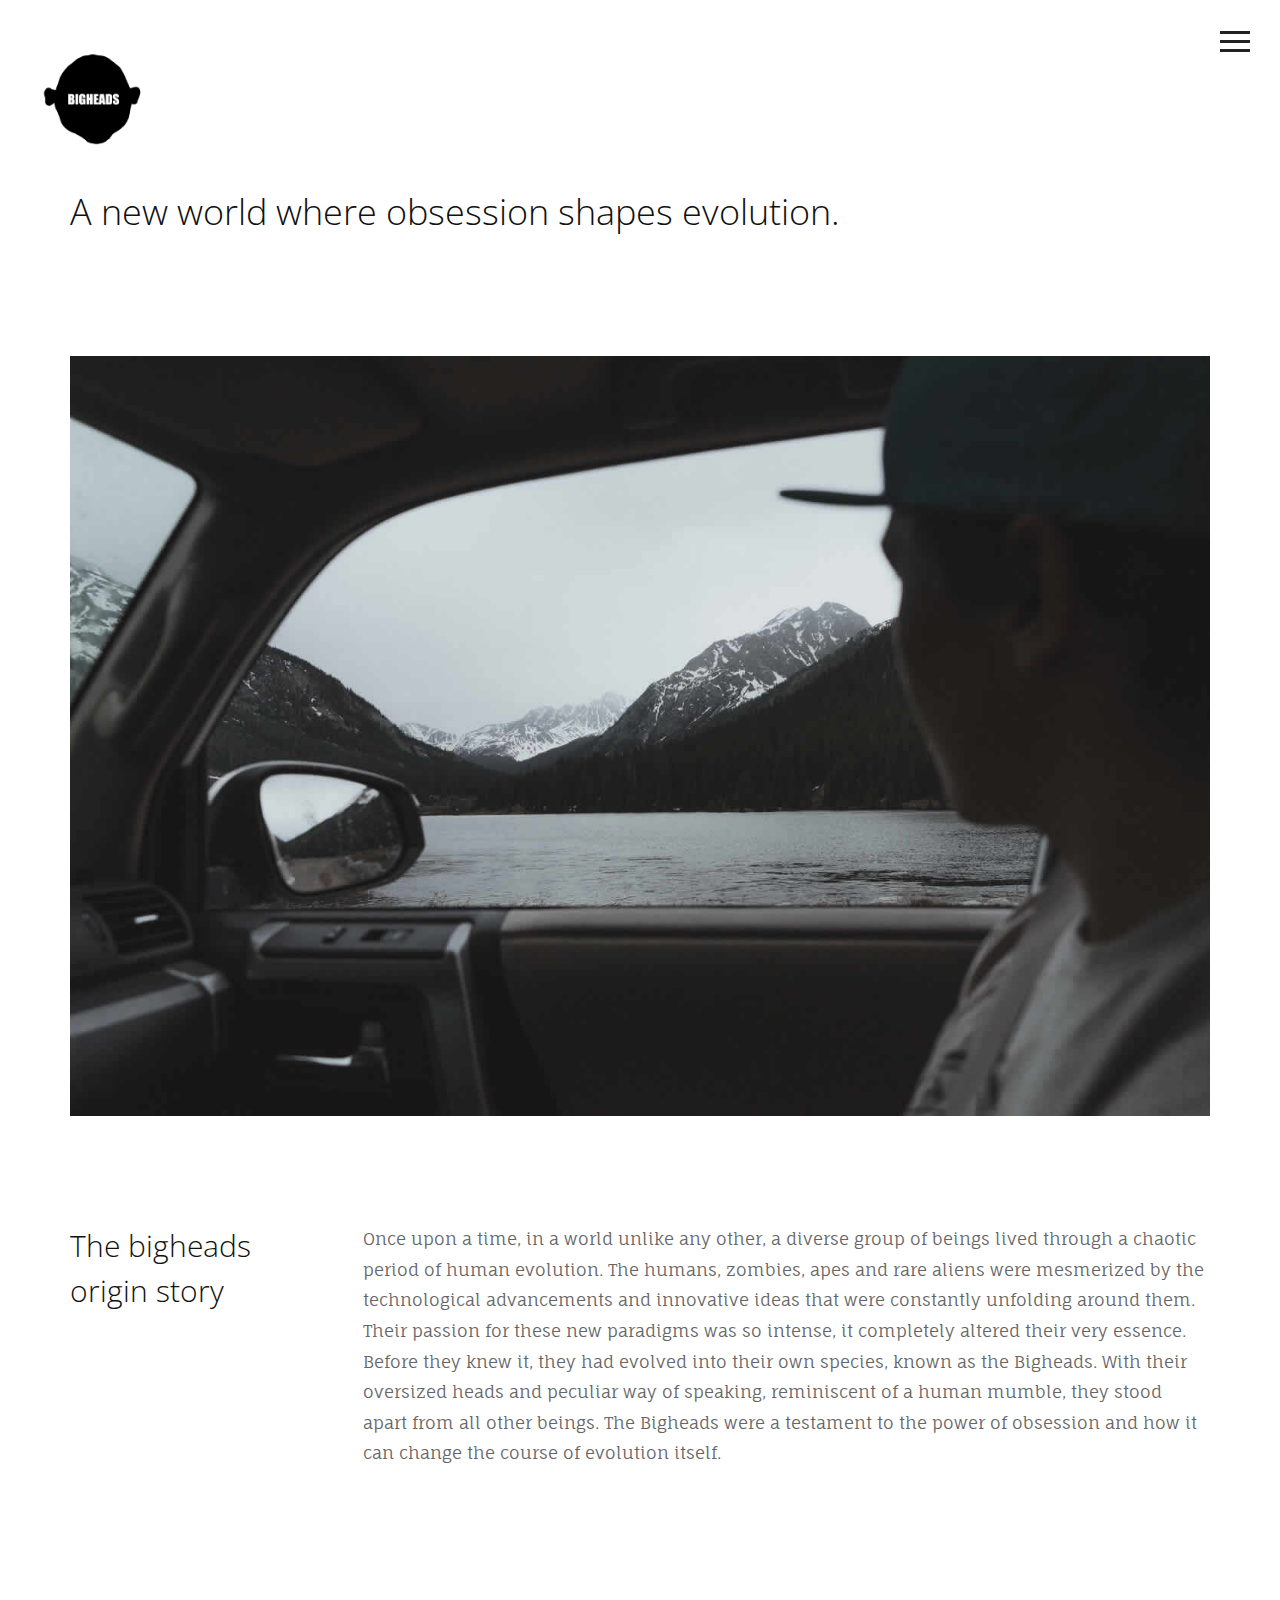
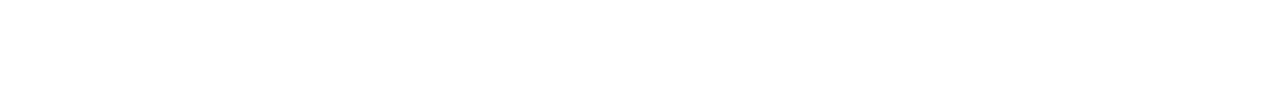
==== about.html @ 1c9bbca0 "second commit" ====
<!DOCTYPE html>
<html lang="en">
   <head>
      <meta charset="utf-8">
      <meta http-equiv="X-UA-Compatible" content="IE=edge">
      <meta name="viewport" content="width=device-width, initial-scale=1">
      <meta name="description" content="">
      <meta name="author" content="">
      <title>Bigheads</title>
      <!-- Css -->
      <link href="css/bootstrap.css" rel="stylesheet">
      <link href="css/style.css" rel="stylesheet">
   </head>
   <body>
      <nav class="navbar navbar-default color-fill navbar-fixed-top">
         <div class="col-md-12">
            <div class="nav">
               <button class="btn-nav">
               <span class="icon-bar top"></span>
               <span class="icon-bar middle"></span>
               <span class="icon-bar bottom"></span>
               </button>
            </div>
            <a class="navbar-brand" href="index.html">
            <img class="logo" src="img/logo.png" alt="logo">
            </a>
            <div class="nav-content hideNav hidden">
               <ul class="nav-list vcenter">
                  <li class="nav-item"><a class="item-anchor" href="index.html">Home</a></li>
                  <li class="nav-item"><a class="item-anchor" href="about.html">About</a></li>
                  <li class="nav-item"><a class="item-anchor" href="gallery.html">Gallery</a></li>
                  <li class="nav-item"><a class="item-anchor" href="traits.html">Traits</a></li>
                  <li class="nav-item"><a class="item-anchor" href="mural.html">Twonsquare Mural</a></li>
                  <li class="nav-item"><a class="item-anchor" href="plans.html">Future Plans</a></li>
               </ul>
            </div>
         </div>
      </nav>
      <section id="about">
         <div class="container">
            <div class="row">
               <div class="col-md-12">
                  <h1>
                     A new world where obsession shapes evolution.
                  </h1>
                  <br>
                  <img class="img-responsive margin-top-45" src="img/4.jpg" alt="me">
               </div>
            </div>
            <br>
            <div class="row margin-top-45">
               <div class="col-md-3">
                  <h2>The bigheads origin story</h2>
               </div>
               <div class="col-md-9">
                  <p>
                     Once upon a time, in a world unlike any other, a diverse group of beings lived through a chaotic period of human evolution. The humans, zombies, apes and rare aliens were mesmerized by the technological advancements and innovative ideas that were constantly unfolding around them. Their passion for these new paradigms was so intense, it completely altered their very essence. Before they knew it, they had evolved into their own species, known as the Bigheads. With their oversized heads and peculiar way of speaking, reminiscent of a human mumble, they stood apart from all other beings. The Bigheads were a testament to the power of obsession and how it can change the course of evolution itself.
                  </p>
                  <br>
               </div>
            </div>
         </div>
      </section>
      <!-- script -->
      <script src="js/jquery.js"></script>
      <script src="js/bootstrap.min.js"></script>
      <script src="js/modernizr.js"></script>
      <script src="js/script.js"></script>
   </body>
</html>
---- css/style.css ----
@import url(https://fonts.googleapis.com/css?family=Open+Sans:400,300);
@import 'https://fonts.googleapis.com/css?family=Fauna+One';

/*---------- Global Style ----------*/

body {
    color: #222;
    font-family: 'Fauna One', serif;
    font-size: 17px;
    line-height: 1.8!important;
}
html {
    overflow-x: hidden;
}
h1,
h2,
h3,
h4,
h5,
h6 {
    font-family: 'Open Sans', sans-serif;
    font-weight: 200;
    color: #111;
    line-height: 1.5em;
    margin-top: 0;
}
p {
    font-family: 'Fauna One', serif;
    font-weight: 300;
    margin-top: 1px;
}
p,
ul,
li {
    color: #666;
}
section {
    padding-top: 185px;
    padding-bottom: 185px;
}
.no-gutter {
    padding-right: 0;
    padding-left: 0;
}
a,
a:link {
    color: #666;
}
a:hover,
a:focus,
a:visited {
    color: #666;
    text-decoration: none;
}
.vcenter {
    position: relative;
    top: 50%;
    transform: translateY(-50%);
    -webkit-transform: translateY(-50%);
    -ms-transform: translateY(-50%);
}
.fill {
    height: 100vh;
}
.margin-top-05 {
    margin-top: 0.5em;
}
.margin-top-10 {
    margin-top: 1.0em;
}
.margin-top-15 {
    margin-top: 1.5em;
}
.margin-top-20 {
    margin-top: 2.0em;
}
.margin-top-25 {
    margin-top: 2.5em;
}
.margin-top-30 {
    margin-top: 3.0em;
}
.margin-top-35 {
    margin-top: 3.5em;
}
.margin-top-40 {
    margin-top: 4.0em;
}
.margin-top-45 {
    margin-top: 4.5em;
}

/*---------- Navbar ----------*/

.nav {
    position: relative;
    width: auto;
    display: inline-block;
    border: none;
    float: right;
    z-index: 99999;
}
.navbar-fixed-top {
    padding-top: 10px;
}
.navbar-brand {
    padding-top: 25px;
}
.navbar-brand > img {
    max-width: 127px;
    z-index: 9999;
}
@media (max-width: 768px) {
    .navbar-brand {
        padding-left: 0px;
    }
}
.navbar-default {
    background-color: transparent;
    border-color: transparent;
}
.navbar-default.color-fill {
    background-color: #fff;
    border-color: transparent;
}
.btn-nav {
    background: transparent;
    border: none;
    padding: 15px;
    -webkit-transition: all .5s ease;
    -moz-transition: all .5s ease;
    -ms-transition: all .5s ease;
    -o-transition: all .5s ease;
    transition: all .5s ease;
    cursor: pointer;
    z-index: 99999;
}
@media (max-width: 768px) {
    .btn-nav {
        padding: 15px 0;
    }
}
.btn-nav:focus {
    outline: 0;
}
.icon-bar {
    display: block;
    margin: 6px 0;
    width: 30px;
    height: 3px;
    background-color: #222;
}
.icon-bar.inverted {
    background-color: #fff;
}
@media (max-width: 992px) {
    .icon-bar.inverted {
        background-color: #222;
    }
}
.opaque {
    background-color: #fff!important;
}
.btn-nav:hover .icon-bar {
    -webkit-transition: all 1s ease;
    -moz-transition: all 1s ease;
    -ms-transition: all 1s ease;
    -o-transition: all 1s ease;
    transition: all 1s ease;
    background-color: #555;
}
.nav-content {
    position: fixed;
    top: -100%;
    bottom: 0;
    left: 0;
    right: 0;
    background-color: rgba(255, 255, 255, 1);
    display: block;
    height: 100%;
    z-index: 9;
}
.nav-list {
    list-style: none;
    padding: 0;
    position: relative;
}
.item-anchor {
    color: #fff;
    font-size: 30px;
    font-weight: 100;
    position: relative;
    text-decoration: none;
    padding: 10px;
}
.item-anchor:hover,
.item-anchor:focus {
    color: #ffffff;
    -webkit-transition: all 1s ease;
    -moz-transition: all 1s ease;
    -ms-transition: all 1s ease;
    -o-transition: all 1s ease;
    transition: all 1s ease;
}
.item-anchor:hover:after,
.item-anchor:focus:after {
    width: 100%;
    background: #f7f7f7;
    -webkit-transition: all 1s ease;
    -moz-transition: all 1s ease;
    -ms-transition: all 1s ease;
    -o-transition: all 1s ease;
    transition: all 1s ease;
}
.nav-item {
    font-family: 'Open Sans', sans-serif;
    margin: 10px auto;
    text-align: center;
    color: #222;
}
.nav-item a:link,
.nav-item a:hover,
.nav-item a:focus {
    color: #222;
}
.nav-item a:hover,
.nav-item a:focus {
    border-bottom: 2px solid #222;
}
.animated {
    display: block;
    margin: 0 auto;
}
.animated:hover .icon-bar,
.animated:focus .icon-bar {
    background-color: #fff;
}
.animated:focus {
    cursor: pointer;
    z-index: 9999;
}
.middle {
    margin: 0 auto;
}
.icon-bar {
    -webkit-transition: all .7s ease;
    -moz-transition: all .7s ease;
    -ms-transition: all .7s ease;
    -o-transition: all .7s ease;
    transition: all .7s ease;
    z-index: 999999;
}
.animated .icon-bar {
    z-index: 999999;
    background-color: #222!important;
}
.animated .top {
    -webkit-transform: translateY(7px) rotateZ(45deg);
    -moz-transform: translateY(7px) rotateZ(45deg);
    -ms-transform: translateY(7px) rotateZ(45deg);
    -o-transform: translateY(7px) rotateZ(45deg);
    transform: translateY(7px) rotateZ(45deg);
}
.animated .bottom {
    -webkit-transform: translateY(-11px) rotateZ(-45deg);
    -moz-transform: translateY(-11px) rotateZ(-45deg);
    -ms-transform: translateY(-11px) rotateZ(-45deg);
    -o-transform: translateY(-11px) rotateZ(-45deg);
    transform: translateY(-11px) rotateZ(-45deg);
}
.animated .middle {
    width: 0;
}
@keyframes showNav {
    from {
        top: -100%;
    }
    to {
        top: 0;
    }
}
@-webkit-keyframes showNav {
    from {
        top: -100%;
    }
    to {
        top: 0;
    }
}
@-moz-keyframes showNav {
    from {
        top: -100%;
    }
    to {
        top: 0;
    }
}
@-o-keyframes showNav {
    from {
        top: -100%;
    }
    to {
        top: 0;
    }
}
.showNav {
    -webkit-animation: showNav 1s ease forwards;
    -moz-animation: showNav 1s ease forwards;
    -o-animation: showNav 1s ease forwards;
    animation: showNav 1s ease forwards;
}
@keyframes hideNav {
    from {
        top: 0;
    }
    to {
        top: -100%;
    }
}
@-webkit-keyframes hideNav {
    from {
        top: 0;
    }
    to {
        top: -100%;
    }
}
@-moz-keyframes hideNav {
    from {
        top: 0;
    }
    to {
        top: -100%;
    }
}
@-o-keyframes hideNav {
    from {
        top: 0;
    }
    to {
        top: -100%;
    }
}
.hideNav {
    -webkit-animation: hideNav 1s ease forwards;
    -moz-animation: hideNav 1s ease forwards;
    -o-animation: hideNav 1s ease forwards;
    animation: hideNav 1s ease forwards;
}
.hidden {
    display: none;
}

/*---------- Menu Icon Animation ----------*/

.navbar-toggle * {
    -ms-transition: all 0.4s ease;
    -webkit-transition: all 0.4s ease;
    -moz-transition: all 0.4s ease;
    -o-transition: all 0.4s ease;
    transition: all 0.4s ease;
}
.navbar-toggle {
    border: medium none;
    border-radius: 0;
    color: #fff;
    cursor: pointer;
    height: 50px;
    padding: 16px;
    width: 50px;
    float: right;
    margin-top: 0px;
    margin-bottom: 0px;
}
.navbar-default .navbar-toggle:hover,
.navbar-default .navbar-toggle:focus {
    background-color: #fff;
}
.navbar-default .navbar-toggle,
.navbar-default .navbar-collapse,
.navbar-default .navbar-form {
    border-color: #fff;
}
.navbar-toggle span {
    width: 25px;
    height: 3px;
    margin-bottom: 5px;
    background-color: #222;
    display: block;
}
.navbar-toggle span.bar1 {
    -ms-transform: rotate(45deg);
    -webkit-transform: rotate(45deg);
    -moz-transform: rotate(45deg);
    -o-transform: rotate(45deg);
    transform: rotate(45deg);
    -ms-transform-origin: 1px 3px;
    -webkit-transform-origin: 1px 3px;
    -moz-transform-origin: 1px 3px;
    -o-transform-origin: 1px 3px;
    transform-origin: 1px 3px;
    width: 31px;
}
.navbar-toggle span.bar2 {
    -ms-transform: rotate(-360deg) scale(0);
    -webkit-transform: rotate(-360deg) scale(0);
    -moz-transform: rotate(-360deg) scale(0);
    -o-transform: rotate(-360deg) scale(0);
    transform: rotate(-360deg) scale(0);
}
.navbar-toggle span.bar3 {
    -ms-transform: rotate(-45deg);
    -webkit-transform: rotate(-45deg);
    transform: rotate(-45deg);
    -ms-transform-origin: 8px 2px;
    -webkit-transform-origin: 8px 2px;
    transform-origin: 8px 2px;
    width: 31px;
}
.navbar-toggle.collapsed span.bar1,
.navbar-toggle.collapsed span.bar2,
.navbar-toggle.collapsed span.bar3,
.navbar-toggle.collapsed span.bar4 {
    -ms-transform: none;
    -webkit-transform: none;
    transform: none;
    width: 30px;
}

/*---------- Header ----------*/

#header {
    height: 50%;
    margin: 0 auto;
    position: relative;
    color: #fff;
    text-align: center;
    background-size: cover;
}
#headslide {
    position: relative;
}
#headslide .img-responsive,
#headslide .thumbnail > img,
#headslide .thumbnail a > img,
#headslide .carousel-inner > .item > img,
#headslide .carousel-inner > .item > a > img {
    height: 100vh;
    max-width: none;
    object-fit: cover;
    width: 100%;
}
#header h1,
#header p {
    color: #fff;
}
#header h1 {
    font-size: 3.5em;
}
#header p {
    font-size: 1.5em;
}

/*---------- Portfolio ----------*/

#portfolio {
    padding-top: 185px;
}
.background-image-holder {
    background-attachment: scroll;
    background-clip: border-box;
    background-origin: padding-box;
    background-position: 50% 50% !important;
    background-repeat: repeat;
    background-size: cover !important;
    height: 100%;
    left: 0;
    top: 0;
    transition: all 0.3s ease 0s;
    width: 100%;
    z-index: 1;
}
.background-image {
    height: 100%;
    width: 100%;
    object-fit: cover;
}
.square-thumbs li {
    height: 285px;
}
.lightbox-grid li {
    padding: 8px;
    float: left;
    opacity: 1;
    transition: all 0.3s ease 0s;
}
@media (max-width: 992px) {
    .lightbox-grid li  {
        padding: 8px 0;
    }
}
.lightbox-grid,
.lightbox-grid ul,
.lightbox-grid li {
    overflow: hidden;
    position: relative;
}
.portfolio-sorting {
    padding-left: 15px;
    font-family: 'Open Sans', sans-serif;
}
.portfolio-sorting li a:hover,
.portfolio-sorting li a.active {
    border-bottom: 2px solid #222;
}
.portfolio-item {
    margin-bottom: 30px;
}
.item {
    height: 100vh;
}
.item img {
    width: 100%;
    height: 100vh!important;
    object-fit: cover;
}
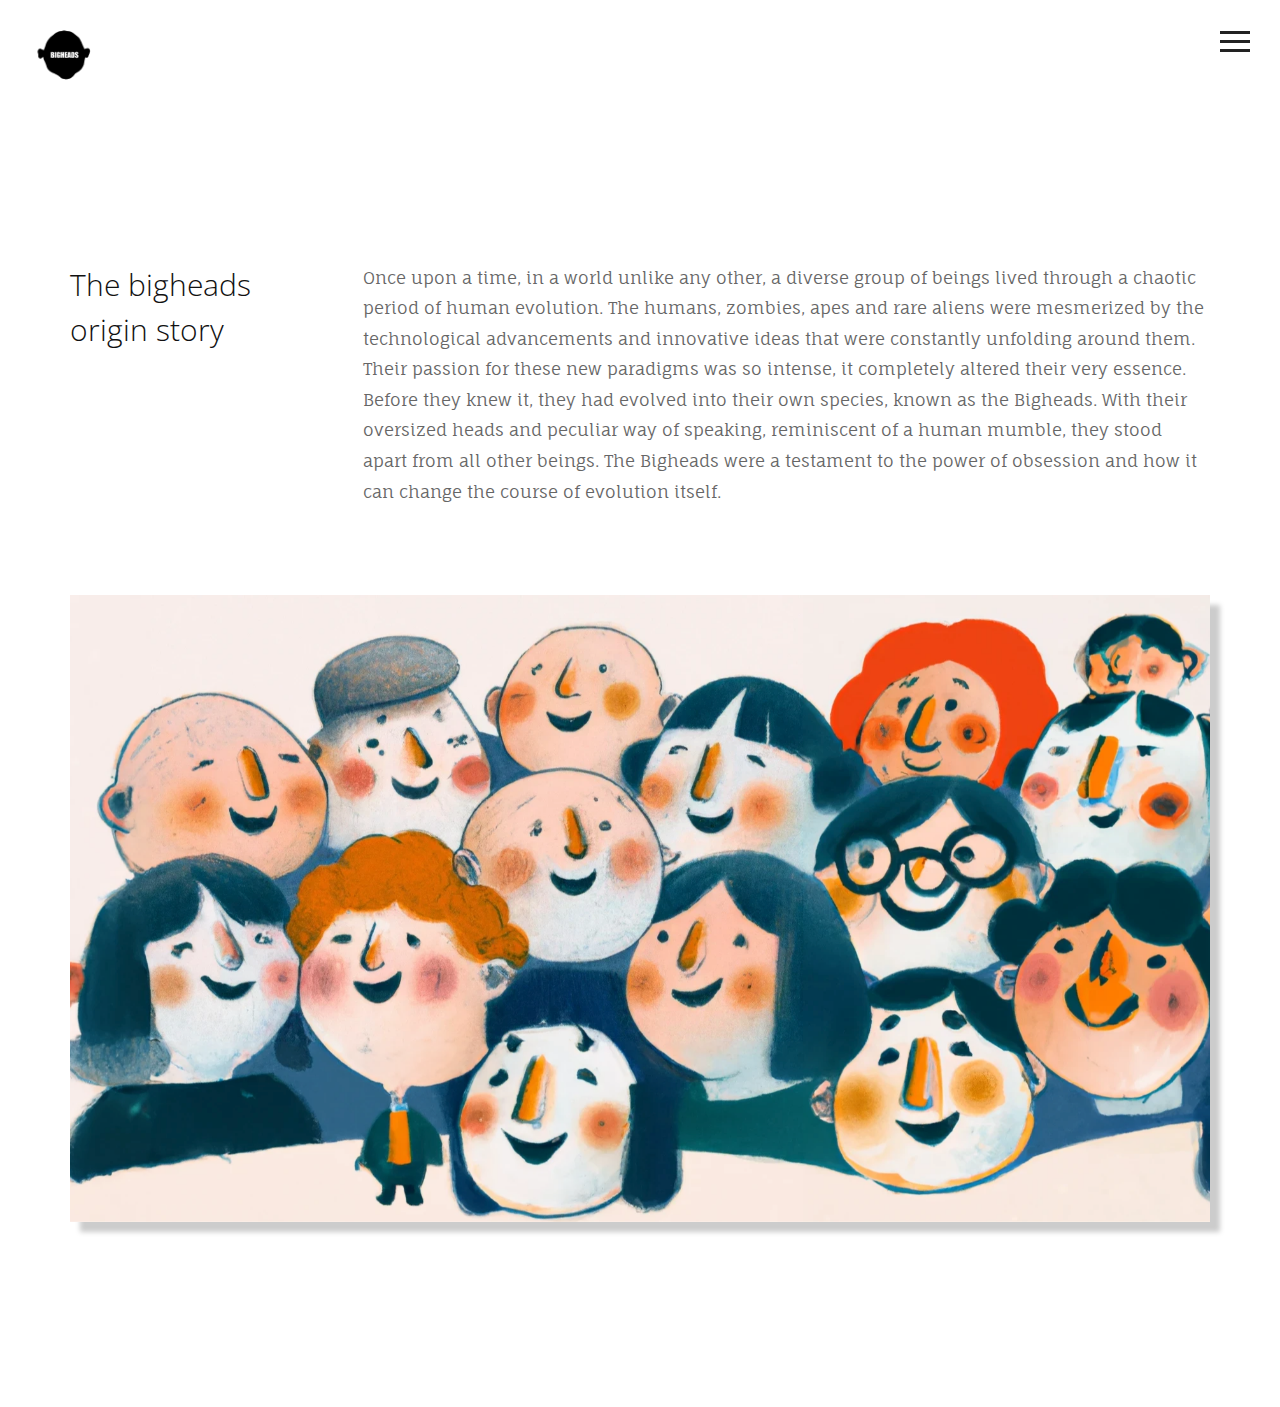
==== commit 6950f369: "Change about, gallery and home pages" ====
--- a/about.html
+++ b/about.html
@@ -32,22 +32,13 @@
                   <li class="nav-item"><a class="item-anchor" href="traits.html">Traits</a></li>
                   <li class="nav-item"><a class="item-anchor" href="mural.html">Twonsquare Mural</a></li>
                   <li class="nav-item"><a class="item-anchor" href="plans.html">Future Plans</a></li>
+                  <li class="nav-item"><a class="item-anchor" href="licensing.html">Licensing</a></li>
                </ul>
             </div>
          </div>
       </nav>
       <section id="about">
          <div class="container">
-            <div class="row">
-               <div class="col-md-12">
-                  <h1>
-                     A new world where obsession shapes evolution.
-                  </h1>
-                  <br>
-                  <img class="img-responsive margin-top-45" src="img/4.jpg" alt="me">
-               </div>
-            </div>
-            <br>
             <div class="row margin-top-45">
                <div class="col-md-3">
                   <h2>The bigheads origin story</h2>
@@ -59,6 +50,12 @@
                   <br>
                </div>
             </div>
+            <div class="row">
+               <div class="col-md-12">
+                  <br>
+                  <img class="img-responsive margin-top-10 group-photo" src="img/group_photo.png" alt="Bigheads group photo">
+               </div>
+            </div>
          </div>
       </section>
       <!-- script -->
--- a/css/style.css
+++ b/css/style.css
@@ -104,10 +104,10 @@
     padding-top: 10px;
 }
 .navbar-brand {
-    padding-top: 25px;
+    padding-top: 10px;
 }
 .navbar-brand > img {
-    max-width: 127px;
+    max-width: 69px;
     z-index: 9999;
 }
 @media (max-width: 768px) {
@@ -523,4 +523,13 @@
     width: 100%;
     height: 100vh!important;
     object-fit: cover;
+}
+
+/*---------- Group photo image ----------*/
+
+.group-photo {
+  box-shadow: 10px 10px 5px #ccc;
+  -moz-box-shadow: 10px 10px 5px #ccc;
+  -webkit-box-shadow: 10px 10px 5px #ccc;
+  -khtml-box-shadow: 10px 10px 5px #ccc;
 }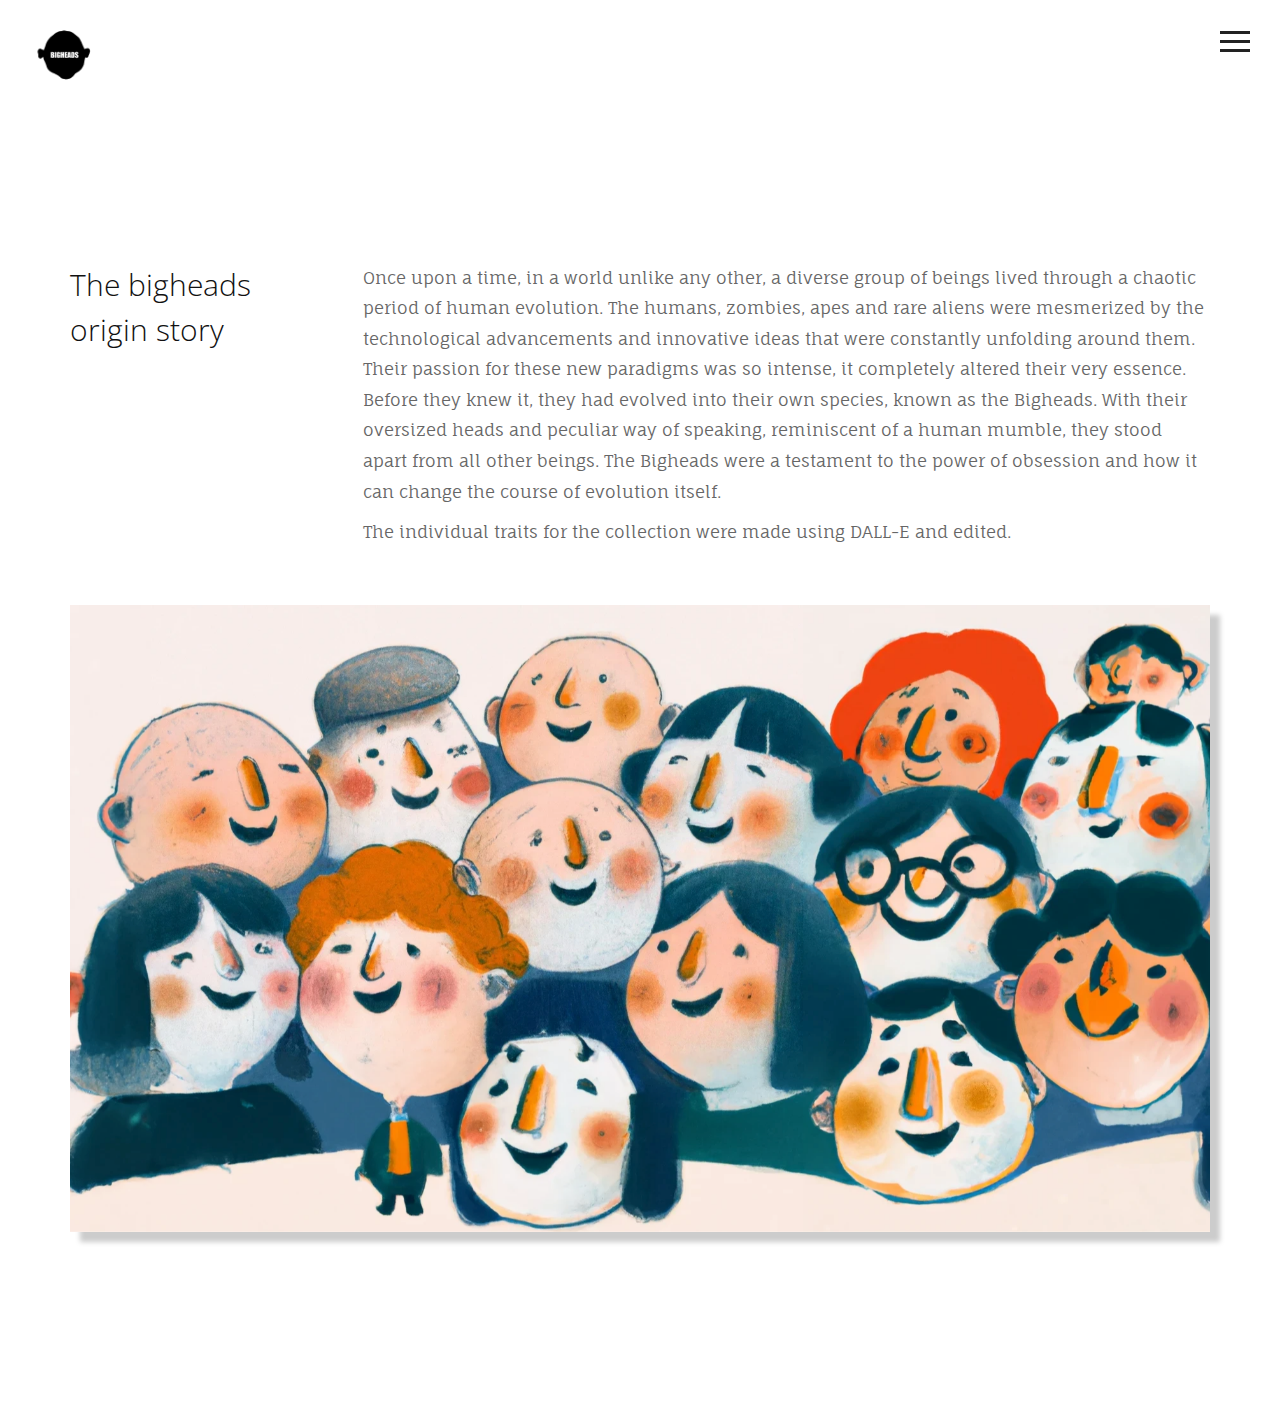
==== commit 86e27d3e: "Add links page" ====
--- a/about.html
+++ b/about.html
@@ -6,7 +6,7 @@
       <meta name="viewport" content="width=device-width, initial-scale=1">
       <meta name="description" content="">
       <meta name="author" content="">
-      <title>Bigheads</title>
+      <title>Bigheads | About</title>
       <!-- Css -->
       <link href="css/bootstrap.css" rel="stylesheet">
       <link href="css/style.css" rel="stylesheet">
@@ -27,9 +27,11 @@
             <div class="nav-content hideNav hidden">
                <ul class="nav-list vcenter">
                   <li class="nav-item"><a class="item-anchor" href="index.html">Home</a></li>
+                  <li class="nav-item"><a class="item-anchor" href="mint.html">Mint</a></li>
+                  <li class="nav-item"><a class="item-anchor" href="links.html">Links</a></li>
                   <li class="nav-item"><a class="item-anchor" href="about.html">About</a></li>
                   <li class="nav-item"><a class="item-anchor" href="gallery.html">Gallery</a></li>
-                  <li class="nav-item"><a class="item-anchor" href="traits.html">Traits</a></li>
+                  <li class="nav-item"><a class="item-anchor" href="traits.html">Traits & Rarities</a></li>
                   <li class="nav-item"><a class="item-anchor" href="mural.html">Twonsquare Mural</a></li>
                   <li class="nav-item"><a class="item-anchor" href="plans.html">Future Plans</a></li>
                   <li class="nav-item"><a class="item-anchor" href="licensing.html">Licensing</a></li>
@@ -47,7 +49,9 @@
                   <p>
                      Once upon a time, in a world unlike any other, a diverse group of beings lived through a chaotic period of human evolution. The humans, zombies, apes and rare aliens were mesmerized by the technological advancements and innovative ideas that were constantly unfolding around them. Their passion for these new paradigms was so intense, it completely altered their very essence. Before they knew it, they had evolved into their own species, known as the Bigheads. With their oversized heads and peculiar way of speaking, reminiscent of a human mumble, they stood apart from all other beings. The Bigheads were a testament to the power of obsession and how it can change the course of evolution itself.
                   </p>
-                  <br>
+                  <p>
+                     The individual traits for the collection were made using DALL-E and edited.
+                  </p>
                </div>
             </div>
             <div class="row">
--- a/css/style.css
+++ b/css/style.css
@@ -532,4 +532,204 @@
   -moz-box-shadow: 10px 10px 5px #ccc;
   -webkit-box-shadow: 10px 10px 5px #ccc;
   -khtml-box-shadow: 10px 10px 5px #ccc;
-}+}
+
+/*---------- Table ----------*/
+
+table {
+  border: 1px solid #ccc;
+  border-collapse: collapse;
+  margin: 0;
+  padding: 0;
+  width: 100%;
+  table-layout: fixed;
+}
+
+table caption {
+  font-size: 1.5em;
+  margin: .5em 0 .75em;
+}
+
+table tr {
+  background-color: #f8f8f8;
+  border: 1px solid #ddd;
+  padding: .35em;
+}
+
+table th,
+table td {
+  padding: .625em;
+  text-align: center;
+}
+
+table th {
+  font-size: .85em;
+  letter-spacing: .1em;
+  text-transform: uppercase;
+}
+
+@media screen and (max-width: 600px) {
+  table {
+    border: 0;
+  }
+
+  table caption {
+    font-size: 1.3em;
+  }
+  
+  table thead {
+    border: none;
+    clip: rect(0 0 0 0);
+    height: 1px;
+    margin: -1px;
+    overflow: hidden;
+    padding: 0;
+    position: absolute;
+    width: 1px;
+  }
+  
+  table tr {
+    border-bottom: 3px solid #ddd;
+    display: block;
+    margin-bottom: .625em;
+  }
+  
+  table td {
+    border-bottom: 1px solid #ddd;
+    display: block;
+    font-size: .8em;
+    text-align: right;
+  }
+  
+  table td::before {
+    /*
+    * aria-label has no advantage, it won't be read inside a table
+    content: attr(aria-label);
+    */
+    content: attr(data-label);
+    float: left;
+    font-weight: bold;
+    text-transform: uppercase;
+  }
+  
+  table td:last-child {
+    border-bottom: 0;
+  }
+}
+
+/*---------- Timeline ----------*/
+
+.timeline {
+    border-left: 3px solid #727cf5;
+    border-bottom-right-radius: 4px;
+    border-top-right-radius: 4px;
+    background: #FCF0F5;
+    margin: 0 auto;
+    letter-spacing: 0.2px;
+    position: relative;
+    line-height: 1.4em;
+    font-size: 1.03em;
+    padding: 50px;
+    list-style: none;
+    text-align: left;
+    max-width: 40%;
+}
+
+@media (max-width: 767px) {
+    .timeline {
+        max-width: 98%;
+        padding: 25px;
+    }
+}
+
+.timeline h1 {
+    font-weight: 300;
+    font-size: 1.4em;
+}
+
+.timeline h2,
+.timeline h3 {
+    font-weight: 600;
+    font-size: 1rem;
+    margin-bottom: 10px;
+}
+
+.timeline .event {
+    border-bottom: 1px dashed #e8ebf1;
+    padding-bottom: 25px;
+    margin-bottom: 25px;
+    position: relative;
+}
+
+@media (max-width: 767px) {
+    .timeline .event {
+        padding-top: 30px;
+    }
+}
+
+.timeline .event:last-of-type {
+    padding-bottom: 0;
+    margin-bottom: 0;
+    border: none;
+}
+
+.timeline .event:before,
+.timeline .event:after {
+    position: absolute;
+    display: block;
+    top: 0;
+}
+
+.timeline .event:before {
+    left: -207px;
+    content: attr(data-date);
+    text-align: right;
+    font-weight: 100;
+    font-size: 0.9em;
+    min-width: 120px;
+}
+
+@media (max-width: 767px) {
+    .timeline .event:before {
+        left: 0px;
+        text-align: left;
+    }
+}
+
+.timeline .event:after {
+    -webkit-box-shadow: 0 0 0 3px #727cf5;
+    box-shadow: 0 0 0 3px #727cf5;
+    left: -55.8px;
+    background: #fff;
+    border-radius: 50%;
+    height: 9px;
+    width: 9px;
+    content: "";
+    top: 5px;
+}
+
+@media (max-width: 767px) {
+    .timeline .event:after {
+        left: -31.8px;
+    }
+}
+
+.rtl .timeline {
+    border-left: 0;
+    text-align: right;
+    border-bottom-right-radius: 0;
+    border-top-right-radius: 0;
+    border-bottom-left-radius: 4px;
+    border-top-left-radius: 4px;
+    border-right: 3px solid #727cf5;
+}
+
+.rtl .timeline .event::before {
+    left: 0;
+    right: -170px;
+}
+
+.rtl .timeline .event::after {
+    left: 0;
+    right: -55.8px;
+}
